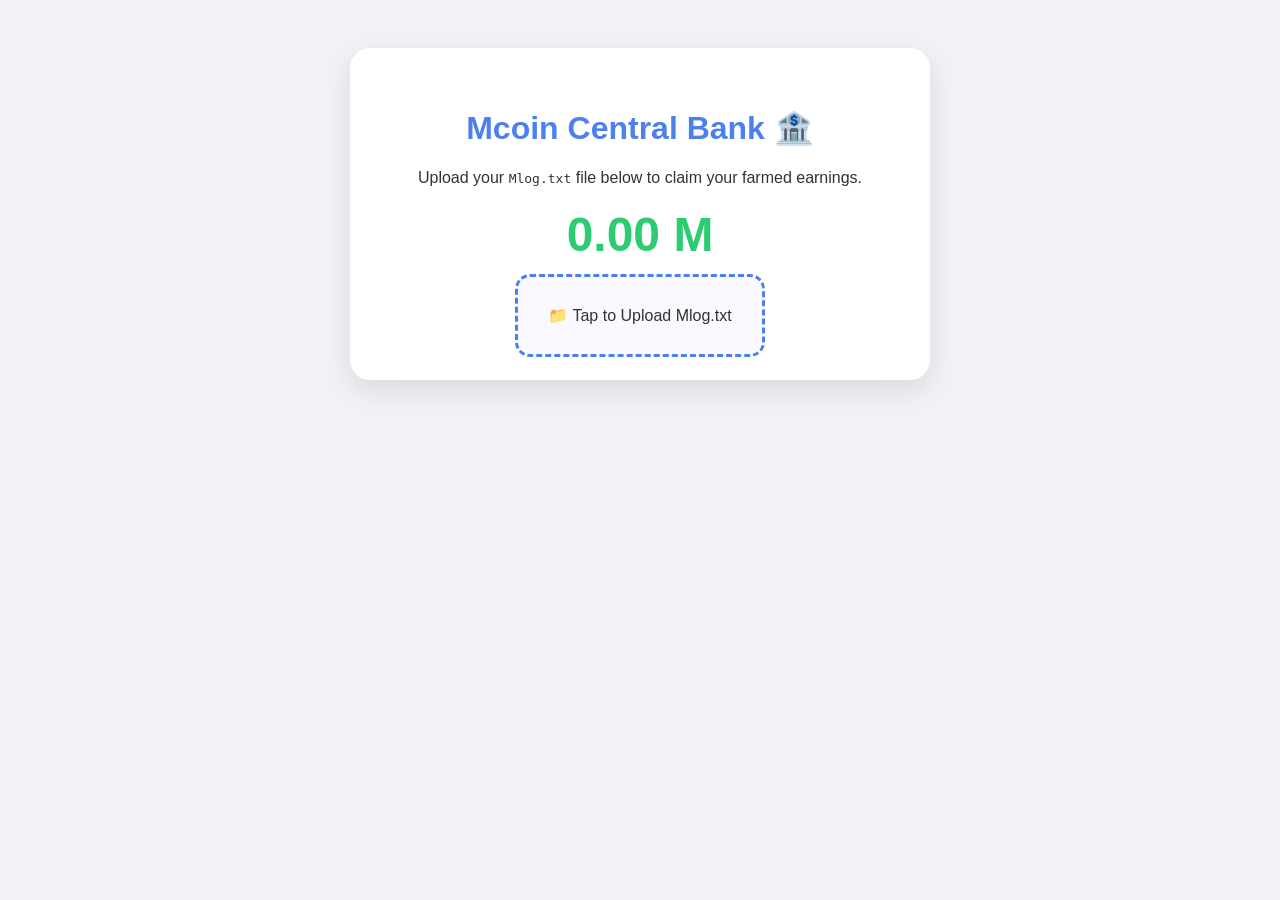
==== bank.html @ 45f76d29 "Add files via upload" ====
<!DOCTYPE html>
<html lang="en">
<head>
    <meta charset="UTF-8">
    <meta name="viewport" content="width=device-width, initial-scale=1.0">
    <title>Mcoin Central Bank</title>
    <style>
        body { font-family: 'Segoe UI', Tahoma, Geneva, Verdana, sans-serif; background: #f0f2f5; text-align: center; padding: 40px; color: #333; }
        .bank-vault { max-width: 500px; margin: auto; background: white; padding: 40px; border-radius: 20px; box-shadow: 0 10px 30px rgba(0,0,0,0.1); }
        h1 { color: #4C80F1; font-size: 32px; }
        .balance-display { font-size: 48px; font-weight: bold; color: #2ecc71; margin: 20px 0; }
        .file-upload-zone { border: 3px dashed #4C80F1; padding: 30px; border-radius: 15px; background: #f9f9ff; cursor: pointer; margin-top: 20px; }
        .file-upload-zone:hover { background: #f0f4ff; }
        input[type="file"] { display: none; }
        .log-box { font-family: monospace; background: #eee; padding: 10px; border-radius: 5px; font-size: 12px; margin-top: 15px; text-align: left; word-break: break-all; max-height: 100px; overflow-y: auto; }
    </style>
</head>
<body>

    <div class="bank-vault">
        <h1>Mcoin Central Bank 🏦</h1>
        <p>Upload your <code>Mlog.txt</code> file below to claim your farmed earnings.</p>
        
        <div class="balance-display"><span id="totalBalance">0.00</span> M</div>
        <p style="color:#777; margin-top:-10px;">Your Current Balance</p>

        <label class="file-upload-zone">
            <span>📁 Tap to Upload Mlog.txt</span>
            <input type="file" id="fileInput" accept=".txt" onchange="processMlog(this)">
        </label>

        <div id="statusMessage" style="margin-top: 15px; font-weight: bold;"></div>
        <div id="rawLog" class="log-box" style="display: none;"></div>
    </div>

    <script>
        let currentWalletBalance = 0.00;

        function processMlog(input) {
            let file = input.files[0];
            if (!file) return;

            let reader = new FileReader();
            reader.onload = function(e) {
                let encryptedText = e.target.result.trim();
                document.getElementById('rawLog').style.display = "block";
                document.getElementById('rawLog').innerText = "Encrypted Data Stream: " + encryptedText;

                try {
                    // Unpack and decrypt the Base64 log
                    let decryptedText = atob(encryptedText);
                    let logData = JSON.parse(decryptedText);

                    // Anti-cheat verification rule
                    let expectedHash = btoa(`Mcoin-${logData.runtimeSeconds}-${logData.timestamp}`);
                    
                    if (logData.currency !== "Mcoin" || logData.verificationHash !== expectedHash) {
                        throw new Error("Tampering detected!");
                    }

                    // Process legitimate block math (5 coins per hour)
                    let totalSeconds = logData.runtimeSeconds;
                    let earnedCoins = totalSeconds * (5 / 3600);

                    // Credit the bank balance
                    currentWalletBalance += earnedCoins;
                    document.getElementById('totalBalance').innerText = currentWalletBalance.toFixed(2);
                    
                    document.getElementById('statusMessage').innerText = `✅ Deposit Successful! +${earnedCoins.toFixed(2)} Mcoins credited.`;
                    document.getElementById('statusMessage').style.color = "#2ecc71";

                } catch (err) {
                    document.getElementById('statusMessage').innerText = "❌ ERROR: Invalid or corrupted Mlog file!";
                    document.getElementById('statusMessage').style.color = "#e74c3c";
                }
            };
            reader.readAsText(file);
        }
    </script>
</body>
</html>
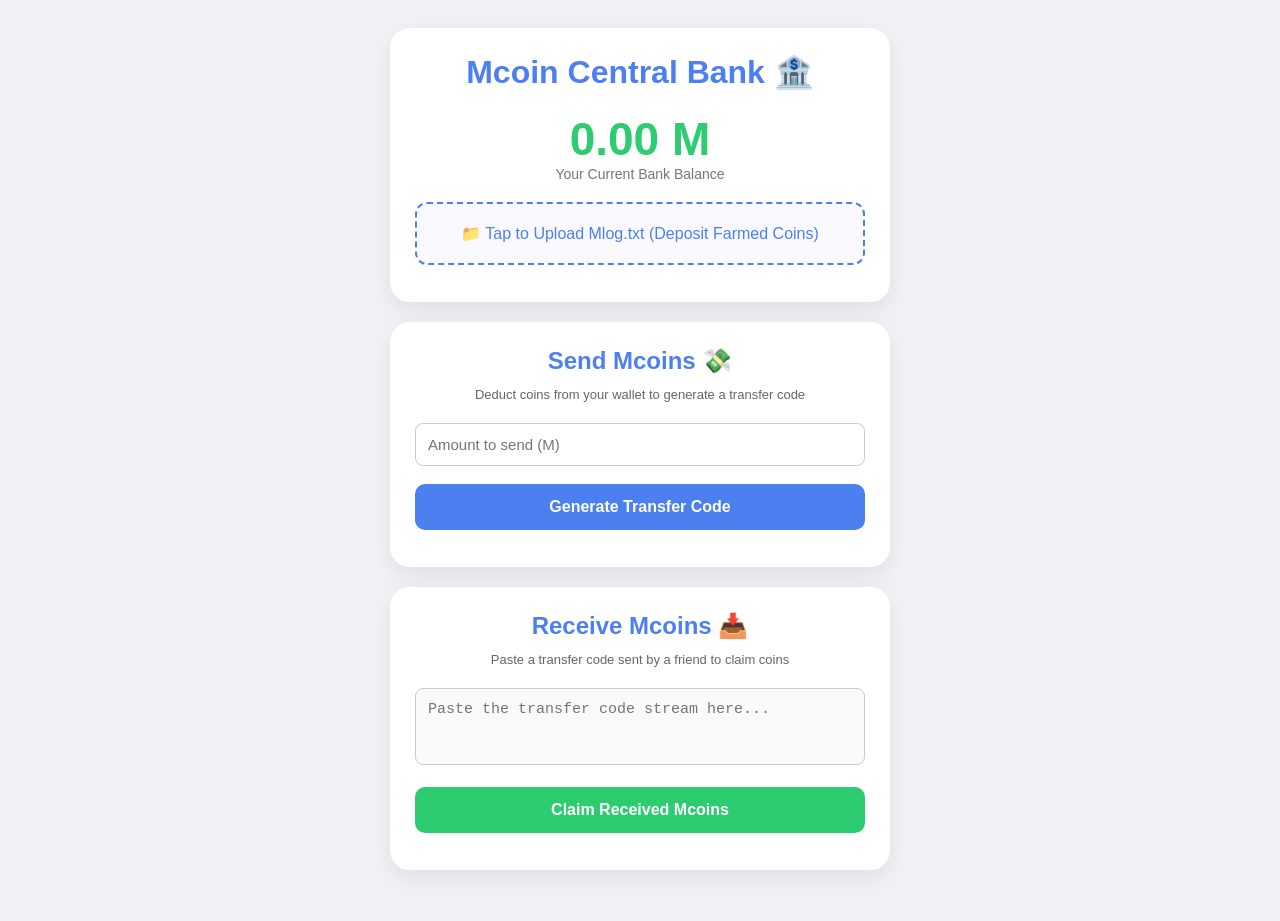
==== commit e65cda51: "Add files via upload" ====
--- a/bank.html
+++ b/bank.html
@@ -3,78 +3,147 @@
 <head>
     <meta charset="UTF-8">
     <meta name="viewport" content="width=device-width, initial-scale=1.0">
-    <title>Mcoin Central Bank</title>
+    <title>Mcoin Central Bank Terminal</title>
     <style>
-        body { font-family: 'Segoe UI', Tahoma, Geneva, Verdana, sans-serif; background: #f0f2f5; text-align: center; padding: 40px; color: #333; }
-        .bank-vault { max-width: 500px; margin: auto; background: white; padding: 40px; border-radius: 20px; box-shadow: 0 10px 30px rgba(0,0,0,0.1); }
-        h1 { color: #4C80F1; font-size: 32px; }
-        .balance-display { font-size: 48px; font-weight: bold; color: #2ecc71; margin: 20px 0; }
-        .file-upload-zone { border: 3px dashed #4C80F1; padding: 30px; border-radius: 15px; background: #f9f9ff; cursor: pointer; margin-top: 20px; }
-        .file-upload-zone:hover { background: #f0f4ff; }
-        input[type="file"] { display: none; }
-        .log-box { font-family: monospace; background: #eee; padding: 10px; border-radius: 5px; font-size: 12px; margin-top: 15px; text-align: left; word-break: break-all; max-height: 100px; overflow-y: auto; }
+        body { font-family: 'Segoe UI', Tahoma, Geneva, Verdana, sans-serif; background: #f0f2f5; text-align: center; padding: 20px; color: #333; }
+        .container { max-width: 500px; margin: auto; }
+        .card { background: white; padding: 25px; border-radius: 20px; box-shadow: 0 8px 24px rgba(0,0,0,0.08); margin-bottom: 20px; text-align: center; }
+        h1, h2 { color: #4C80F1; margin-top: 0; }
+        .balance-display { font-size: 46px; font-weight: bold; color: #2ecc71; margin: 10px 0; }
+        .upload-zone { border: 2px dashed #4C80F1; padding: 20px; border-radius: 12px; cursor: pointer; background: #f9f9ff; transition: 0.2s; }
+        .upload-zone:hover { background: #f0f3ff; }
+        input[type="text"], input[type="number"], textarea { width: 100%; padding: 12px; margin: 8px 0; border: 1px solid #ccc; border-radius: 8px; box-sizing: border-box; font-size: 15px; }
+        textarea { resize: none; font-family: monospace; background: #fafafa; }
+        button { width: 100%; background: #4C80F1; color: white; border: none; padding: 14px; border-radius: 10px; font-size: 16px; font-weight: bold; cursor: pointer; margin-top: 10px; transition: 0.2s; }
+        button:hover { background: #3566d4; }
+        .status { margin-top: 12px; font-weight: bold; font-size: 14px; word-break: break-all; }
     </style>
 </head>
 <body>
 
-    <div class="bank-vault">
-        <h1>Mcoin Central Bank 🏦</h1>
-        <p>Upload your <code>Mlog.txt</code> file below to claim your farmed earnings.</p>
-        
-        <div class="balance-display"><span id="totalBalance">0.00</span> M</div>
-        <p style="color:#777; margin-top:-10px;">Your Current Balance</p>
+    <div class="container">
+        <div class="card">
+            <h1>Mcoin Central Bank 🏦</h1>
+            <div class="balance-display"><span id="walletBalance">0.00</span> M</div>
+            <p style="color:#777; margin-top:-10px; font-size:14px; margin-bottom: 20px;">Your Current Bank Balance</p>
+            
+            <div class="upload-zone" onclick="document.getElementById('fileInput').click()">
+                <p style="margin: 0; font-weight: 500; color: #4C80F1;">📁 Tap to Upload Mlog.txt (Deposit Farmed Coins)</p>
+                <input type="file" id="fileInput" accept=".txt" style="display:none;" onchange="processDeposit(this)">
+            </div>
+            <div id="depositStatus" class="status"></div>
+        </div>
 
-        <label class="file-upload-zone">
-            <span>📁 Tap to Upload Mlog.txt</span>
-            <input type="file" id="fileInput" accept=".txt" onchange="processMlog(this)">
-        </label>
+        <div class="card">
+            <h2>Send Mcoins 💸</h2>
+            <p style="color:#666; font-size:13px; margin-top:-8px;">Deduct coins from your wallet to generate a transfer code</p>
+            <input type="number" id="transferAmount" step="0.01" min="0.01" placeholder="Amount to send (M)">
+            <button onclick="generateTransferCode()">Generate Transfer Code</button>
+            <div id="txStatus" class="status"></div>
+        </div>
 
-        <div id="statusMessage" style="margin-top: 15px; font-weight: bold;"></div>
-        <div id="rawLog" class="log-box" style="display: none;"></div>
+        <div class="card">
+            <h2>Receive Mcoins 📥</h2>
+            <p style="color:#666; font-size:13px; margin-top:-8px;">Paste a transfer code sent by a friend to claim coins</p>
+            <textarea id="claimInput" rows="3" placeholder="Paste the transfer code stream here..."></textarea>
+            <button onclick="claimTransferCode()" style="background:#2ecc71;">Claim Received Mcoins</button>
+            <div id="claimStatus" class="status"></div>
+        </div>
     </div>
 
     <script>
-        let currentWalletBalance = 0.00;
+        let currentBalance = parseFloat(localStorage.getItem('mcoin_bank_bal')) || 0.00;
+        document.getElementById('walletBalance').innerText = currentBalance.toFixed(2);
 
-        function processMlog(input) {
+        function updateBalanceDisplay(newAmount) {
+            currentBalance = newAmount;
+            localStorage.setItem('mcoin_bank_bal', currentBalance);
+            document.getElementById('walletBalance').innerText = currentBalance.toFixed(2);
+        }
+
+        function processDeposit(input) {
             let file = input.files[0];
             if (!file) return;
 
             let reader = new FileReader();
             reader.onload = function(e) {
-                let encryptedText = e.target.result.trim();
-                document.getElementById('rawLog').style.display = "block";
-                document.getElementById('rawLog').innerText = "Encrypted Data Stream: " + encryptedText;
-
                 try {
-                    // Unpack and decrypt the Base64 log
-                    let decryptedText = atob(encryptedText);
+                    let decryptedText = atob(e.target.result);
                     let logData = JSON.parse(decryptedText);
-
-                    // Anti-cheat verification rule
                     let expectedHash = btoa(`Mcoin-${logData.runtimeSeconds}-${logData.timestamp}`);
                     
                     if (logData.currency !== "Mcoin" || logData.verificationHash !== expectedHash) {
-                        throw new Error("Tampering detected!");
+                        throw new Error("Invalid Hash");
                     }
 
-                    // Process legitimate block math (5 coins per hour)
-                    let totalSeconds = logData.runtimeSeconds;
-                    let earnedCoins = totalSeconds * (5 / 3600);
-
-                    // Credit the bank balance
-                    currentWalletBalance += earnedCoins;
-                    document.getElementById('totalBalance').innerText = currentWalletBalance.toFixed(2);
+                    let earnedCoins = logData.runtimeSeconds * (5 / 3600);
+                    updateBalanceDisplay(currentBalance + earnedCoins);
                     
-                    document.getElementById('statusMessage').innerText = `✅ Deposit Successful! +${earnedCoins.toFixed(2)} Mcoins credited.`;
-                    document.getElementById('statusMessage').style.color = "#2ecc71";
-
+                    document.getElementById('depositStatus').innerText = `✅ Success! +${earnedCoins.toFixed(2)} M deposited.`;
+                    document.getElementById('depositStatus').style.color = "#2ecc71";
                 } catch (err) {
-                    document.getElementById('statusMessage').innerText = "❌ ERROR: Invalid or corrupted Mlog file!";
-                    document.getElementById('statusMessage').style.color = "#e74c3c";
+                    document.getElementById('depositStatus').innerText = "❌ Error: Invalid or tampered log file.";
+                    document.getElementById('depositStatus').style.color = "#e74c3c";
                 }
             };
             reader.readAsText(file);
+        }
+
+        function generateTransferCode() {
+            let amount = parseFloat(document.getElementById('transferAmount').value);
+            let txStatus = document.getElementById('txStatus');
+
+            if (isNaN(amount) || amount <= 0) {
+                txStatus.style.color = "#e74c3c";
+                txStatus.innerText = "❌ Enter a valid positive amount.";
+                return;
+            }
+            if (amount > currentBalance) {
+                txStatus.style.color = "#e74c3c";
+                txStatus.innerText = `❌ Insufficient funds! Max: ${currentBalance.toFixed(2)} M`;
+                return;
+            }
+
+            updateBalanceDisplay(currentBalance - amount);
+
+            let txData = {
+                type: "transfer",
+                value: amount,
+                timestamp: Date.now(),
+                securityKey: btoa(`Tx-${amount}-${Date.now()}`)
+            };
+            let codeStream = btoa(JSON.stringify(txData));
+
+            txStatus.style.color = "#2ecc71";
+            txStatus.innerHTML = `💸 Balance Deducted! Copy this code and send it to your friend:<br><br><strong style="background:#f0f0f0; padding:5px; border:1px solid #ccc; display:block; user-select:all; font-family:monospace; word-break:break-all;">${codeStream}</strong>`;
+            document.getElementById('transferAmount').value = "";
+        }
+
+        function claimTransferCode() {
+            let code = document.getElementById('claimInput').value.trim();
+            let claimStatus = document.getElementById('claimStatus');
+
+            if (!code) return;
+
+            try {
+                let decrypted = atob(code);
+                let txData = JSON.parse(decrypted);
+                let expectedKey = btoa(`Tx-${txData.value}-${txData.timestamp}`);
+
+                if (txData.type !== "transfer" || txData.securityKey !== expectedKey) {
+                    throw new Error("Invalid transfer authenticity.");
+                }
+
+                let amountReceived = parseFloat(txData.value);
+                updateBalanceDisplay(currentBalance + amountReceived);
+
+                claimStatus.style.color = "#2ecc71";
+                claimStatus.innerText = `✅ Successfully claimed +${amountReceived.toFixed(2)} Mcoins!`;
+                document.getElementById('claimInput').value = "";
+            } catch (err) {
+                claimStatus.style.color = "#e74c3c";
+                claimStatus.innerText = "❌ Invalid, expired, or altered transfer code.";
+            }
         }
     </script>
 </body>
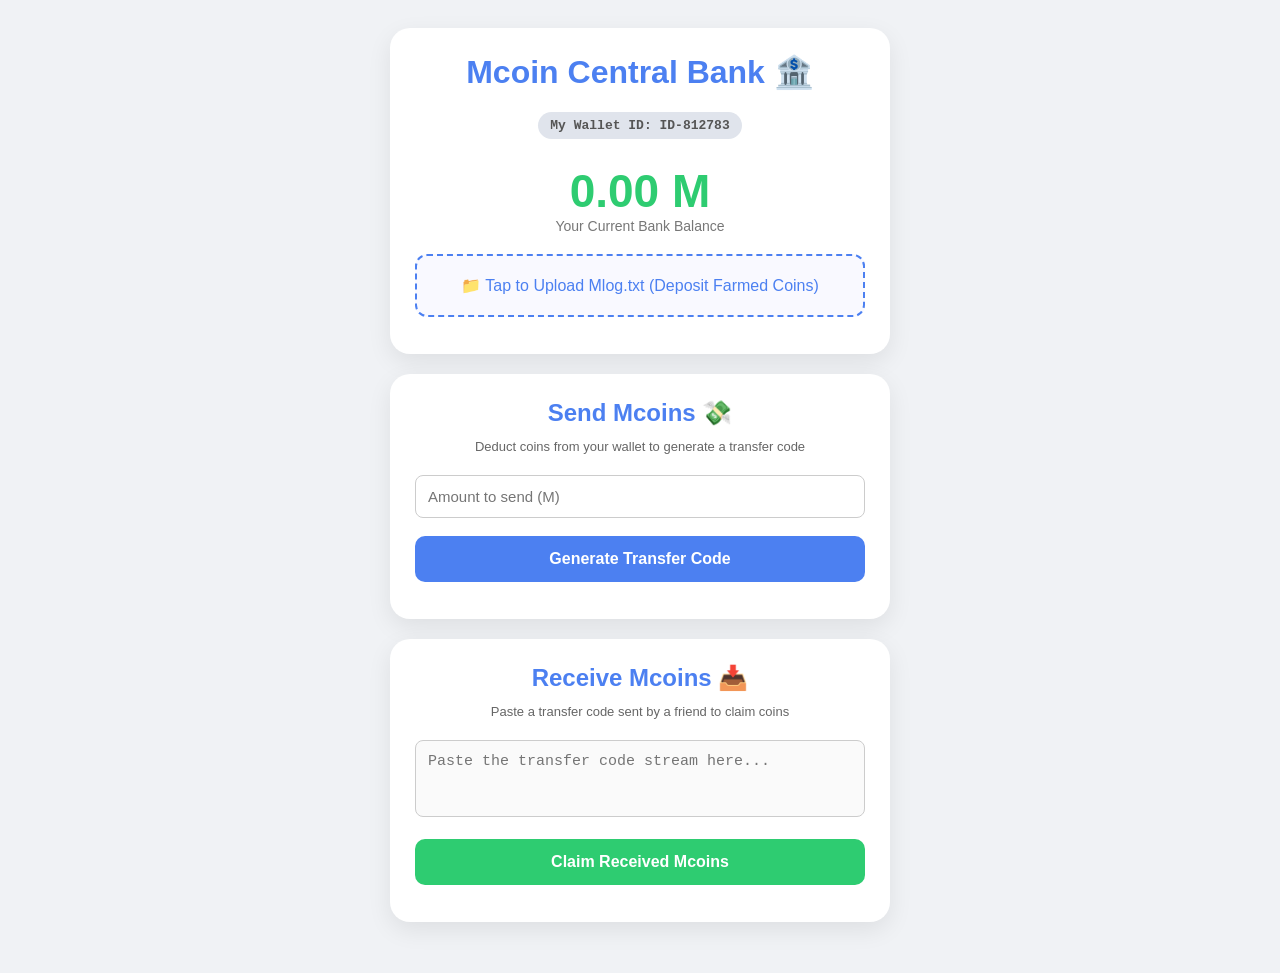
==== commit 9bcadbe4: "Add files via upload" ====
--- a/bank.html
+++ b/bank.html
@@ -10,6 +10,7 @@
         .card { background: white; padding: 25px; border-radius: 20px; box-shadow: 0 8px 24px rgba(0,0,0,0.08); margin-bottom: 20px; text-align: center; }
         h1, h2 { color: #4C80F1; margin-top: 0; }
         .balance-display { font-size: 46px; font-weight: bold; color: #2ecc71; margin: 10px 0; }
+        .wallet-id-tag { background: #e0e4ec; padding: 6px 12px; border-radius: 20px; font-size: 13px; font-weight: bold; color: #555; display: inline-block; margin-bottom: 15px; font-family: monospace; }
         .upload-zone { border: 2px dashed #4C80F1; padding: 20px; border-radius: 12px; cursor: pointer; background: #f9f9ff; transition: 0.2s; }
         .upload-zone:hover { background: #f0f3ff; }
         input[type="text"], input[type="number"], textarea { width: 100%; padding: 12px; margin: 8px 0; border: 1px solid #ccc; border-radius: 8px; box-sizing: border-box; font-size: 15px; }
@@ -24,6 +25,8 @@
     <div class="container">
         <div class="card">
             <h1>Mcoin Central Bank 🏦</h1>
+            <div class="wallet-id-tag">My Wallet ID: <span id="displayWalletID">ID-000000</span></div>
+            
             <div class="balance-display"><span id="walletBalance">0.00</span> M</div>
             <p style="color:#777; margin-top:-10px; font-size:14px; margin-bottom: 20px;">Your Current Bank Balance</p>
             
@@ -52,8 +55,20 @@
     </div>
 
     <script>
+        // Setup or retrieve Unique Account ID
+        let myWalletID = localStorage.getItem('mcoin_wallet_id');
+        if (!myWalletID) {
+            myWalletID = "ID-" + Math.floor(100000 + Math.random() * 900000);
+            localStorage.setItem('mcoin_wallet_id', myWalletID);
+        }
+        document.getElementById('displayWalletID').innerText = myWalletID;
+
+        // Load balance
         let currentBalance = parseFloat(localStorage.getItem('mcoin_bank_bal')) || 0.00;
         document.getElementById('walletBalance').innerText = currentBalance.toFixed(2);
+
+        // Load Used Transaction Database history (to prevent re-use)
+        let usedCodesList = JSON.parse(localStorage.getItem('mcoin_used_codes')) || [];
 
         function updateBalanceDisplay(newAmount) {
             currentBalance = newAmount;
@@ -70,19 +85,33 @@
                 try {
                     let decryptedText = atob(e.target.result);
                     let logData = JSON.parse(decryptedText);
+                    
+                    // Generate a tracking key unique to this farming log block
+                    let uniqueLogId = "LOG-" + logData.timestamp + "-" + logData.runtimeSeconds;
+                    if (usedCodesList.includes(uniqueLogId)) {
+                        throw new Error("ALREADY_USED");
+                    }
+
                     let expectedHash = btoa(`Mcoin-${logData.runtimeSeconds}-${logData.timestamp}`);
+                    if (logData.currency !== "Mcoin" || logData.verificationHash !== expectedHash) {
+                        throw new Error("INVALID_HASH");
+                    }
+
+                    let earnedCoins = logData.runtimeSeconds * (5 / 3600);
                     
-                    if (logData.currency !== "Mcoin" || logData.verificationHash !== expectedHash) {
-                        throw new Error("Invalid Hash");
-                    }
-
-                    let earnedCoins = logData.runtimeSeconds * (5 / 3600);
+                    // Mark file as permanently used
+                    usedCodesList.push(uniqueLogId);
+                    localStorage.setItem('mcoin_used_codes', JSON.stringify(usedCodesList));
+
                     updateBalanceDisplay(currentBalance + earnedCoins);
-                    
                     document.getElementById('depositStatus').innerText = `✅ Success! +${earnedCoins.toFixed(2)} M deposited.`;
                     document.getElementById('depositStatus').style.color = "#2ecc71";
                 } catch (err) {
-                    document.getElementById('depositStatus').innerText = "❌ Error: Invalid or tampered log file.";
+                    if (err.message === "ALREADY_USED") {
+                        document.getElementById('depositStatus').innerText = "❌ Error: This farming block has already been claimed!";
+                    } else {
+                        document.getElementById('depositStatus').innerText = "❌ Error: Invalid or tampered log file.";
+                    }
                     document.getElementById('depositStatus').style.color = "#e74c3c";
                 }
             };
@@ -106,16 +135,21 @@
 
             updateBalanceDisplay(currentBalance - amount);
 
+            // Create highly specific unique payload tracking key
+            let uniqueTxId = "TX-" + Math.floor(100000 + Math.random() * 900000) + "-" + Date.now();
+
             let txData = {
                 type: "transfer",
+                senderID: myWalletID, // Binds sender ID to the encryption
                 value: amount,
+                txId: uniqueTxId,      // Creates single-use serial number
                 timestamp: Date.now(),
                 securityKey: btoa(`Tx-${amount}-${Date.now()}`)
             };
             let codeStream = btoa(JSON.stringify(txData));
 
             txStatus.style.color = "#2ecc71";
-            txStatus.innerHTML = `💸 Balance Deducted! Copy this code and send it to your friend:<br><br><strong style="background:#f0f0f0; padding:5px; border:1px solid #ccc; display:block; user-select:all; font-family:monospace; word-break:break-all;">${codeStream}</strong>`;
+            txStatus.innerHTML = `💸 Balance Deducted! Send this code to a friend:<br><br><strong style="background:#f0f0f0; padding:5px; border:1px solid #ccc; display:block; user-select:all; font-family:monospace; word-break:break-all;">${codeStream}</strong>`;
             document.getElementById('transferAmount').value = "";
         }
 
@@ -131,10 +165,25 @@
                 let expectedKey = btoa(`Tx-${txData.value}-${txData.timestamp}`);
 
                 if (txData.type !== "transfer" || txData.securityKey !== expectedKey) {
-                    throw new Error("Invalid transfer authenticity.");
+                    throw new Error("INVALID");
+                }
+
+                // SECURITY CHECK 1: Anti Self-Transfer (Compare IDs)
+                if (txData.senderID === myWalletID) {
+                    throw new Error("SELF_TRANSFER");
+                }
+
+                // SECURITY CHECK 2: Anti-Double Spend (Check Serial Database)
+                if (usedCodesList.includes(txData.txId)) {
+                    throw new Error("ALREADY_CLAIMED");
                 }
 
                 let amountReceived = parseFloat(txData.value);
+                
+                // Add to claimed database history so it blocks reuse permanently
+                usedCodesList.push(txData.txId);
+                localStorage.setItem('mcoin_used_codes', JSON.stringify(usedCodesList));
+
                 updateBalanceDisplay(currentBalance + amountReceived);
 
                 claimStatus.style.color = "#2ecc71";
@@ -142,7 +191,13 @@
                 document.getElementById('claimInput').value = "";
             } catch (err) {
                 claimStatus.style.color = "#e74c3c";
-                claimStatus.innerText = "❌ Invalid, expired, or altered transfer code.";
+                if (err.message === "SELF_TRANSFER") {
+                    claimStatus.innerText = "❌ Security Block: You cannot claim your own transfer codes!";
+                } else if (err.message === "ALREADY_CLAIMED") {
+                    claimStatus.innerText = "❌ Transaction Void: This code has already been claimed by someone else!";
+                } else {
+                    claimStatus.innerText = "❌ Invalid or altered transfer code.";
+                }
             }
         }
     </script>
